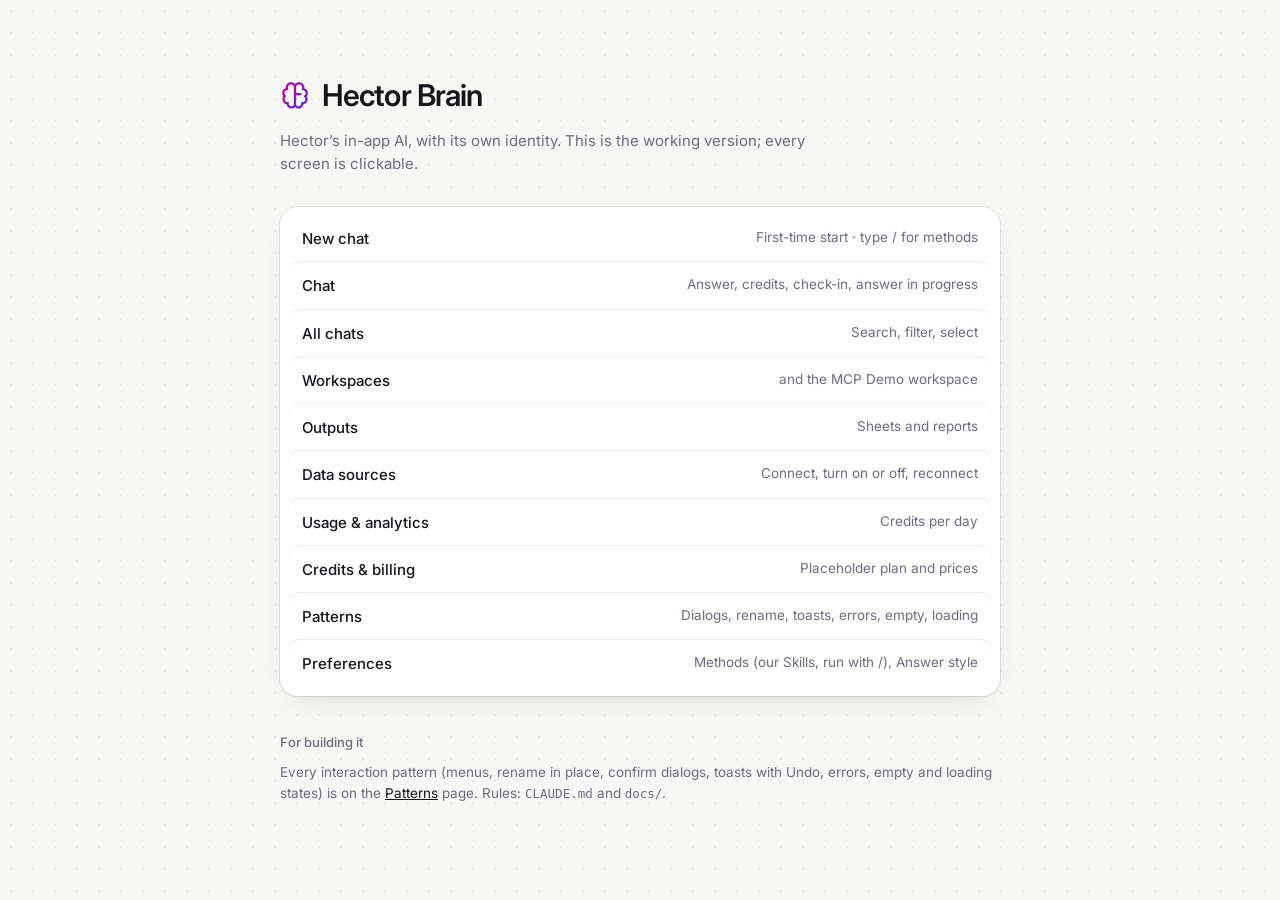
==== index.html @ ce4ab654 "Hector Brain preview v1.0 (click-through prototype, sample data) Co-Authored-By: Claude Opus 5.5 <no" ====
<!doctype html>
<html lang="en">
<head>
<meta charset="utf-8">
<meta name="robots" content="noindex, nofollow">
<meta name="viewport" content="width=device-width, initial-scale=1">
<title>Hector Brain</title>
<link rel="icon" href="assets/favicon-brain.svg">
<link rel="stylesheet" href="https://fonts.googleapis.com/css2?family=Inter:wght@400;500;600&display=swap">
<style>
  :root { --bg: #F7F7F5; --ink: #16151A; --muted: #6E6B7B; --line: rgba(22, 21, 26, .08); color-scheme: light; }
  * { box-sizing: border-box; margin: 0; }
  body { background: var(--bg); background-image: radial-gradient(rgba(22, 21, 26, .065) 1px, transparent 1.2px); background-size: 22px 22px; color: var(--ink); font: 400 15px/1.55 'Inter', sans-serif; padding: 72px 24px; -webkit-font-smoothing: antialiased; }
  .wrap { max-width: 720px; margin: 0 auto; }
  h1 { display: flex; align-items: center; gap: 12px; font-size: 30px; font-weight: 600; letter-spacing: -0.03em; }
  h1 img { width: 30px; height: 30px; }
  .lede { margin-top: 10px; color: var(--muted); max-width: 36em; }
  .card { margin-top: 32px; background: #fff; border-radius: 18px; box-shadow: 0 1px 2px rgba(22, 21, 26, .05), 0 10px 30px -14px rgba(22, 21, 26, .18), 0 0 0 1px var(--line); padding: 8px; }
  a.row { display: flex; justify-content: space-between; gap: 16px; padding: 12px 14px; border-radius: 12px; color: inherit; text-decoration: none; }
  a.row + a.row { box-shadow: 0 -1px 0 var(--line); }
  a.row:hover { background: rgba(22, 21, 26, .045); box-shadow: none; }
  a.row b { font-weight: 500; }
  a.row span { color: var(--muted); font-size: 13.5px; text-align: right; }
  h2 { margin-top: 36px; font-size: 13px; font-weight: 500; color: var(--muted); }
  .note { margin-top: 10px; font-size: 13.5px; color: var(--muted); }
  .note code { font-size: 12.5px; }
</style>
</head>
<body>
<div class="wrap">
  <h1><img src="assets/hector-mind-brain-line.svg" alt="">Hector Brain</h1>
  <p class="lede">Hector’s in-app AI, with its own identity. This is the working version; every screen is clickable.</p>
  <div class="card">
    <a class="row" href="hector-brain/start.html"><b>New chat</b><span>First-time start · type / for methods</span></a>
    <a class="row" href="hector-brain/chat.html"><b>Chat</b><span>Answer, credits, check-in, answer in progress</span></a>
    <a class="row" href="hector-brain/chats.html"><b>All chats</b><span>Search, filter, select</span></a>
    <a class="row" href="hector-brain/workspaces.html"><b>Workspaces</b><span>and the MCP Demo workspace</span></a>
    <a class="row" href="hector-brain/outputs.html"><b>Outputs</b><span>Sheets and reports</span></a>
    <a class="row" href="hector-brain/data-sources.html"><b>Data sources</b><span>Connect, turn on or off, reconnect</span></a>
    <a class="row" href="hector-brain/usage.html"><b>Usage &amp; analytics</b><span>Credits per day</span></a>
    <a class="row" href="hector-brain/billing.html"><b>Credits &amp; billing</b><span>Placeholder plan and prices</span></a>
    <a class="row" href="hector-brain/patterns.html"><b>Patterns</b><span>Dialogs, rename, toasts, errors, empty, loading</span></a>
    <a class="row" href="hector-brain/preferences.html"><b>Preferences</b><span>Methods (our Skills, run with /), Answer style</span></a>
  </div>
  <h2>For building it</h2>
  <p class="note">Every interaction pattern (menus, rename in place, confirm dialogs, toasts with Undo, errors, empty and loading states) is on the <a href="hector-brain/patterns.html" style="color:var(--ink)">Patterns</a> page. Rules: <code>CLAUDE.md</code> and <code>docs/</code>.</p>
</div>
</body>
</html>
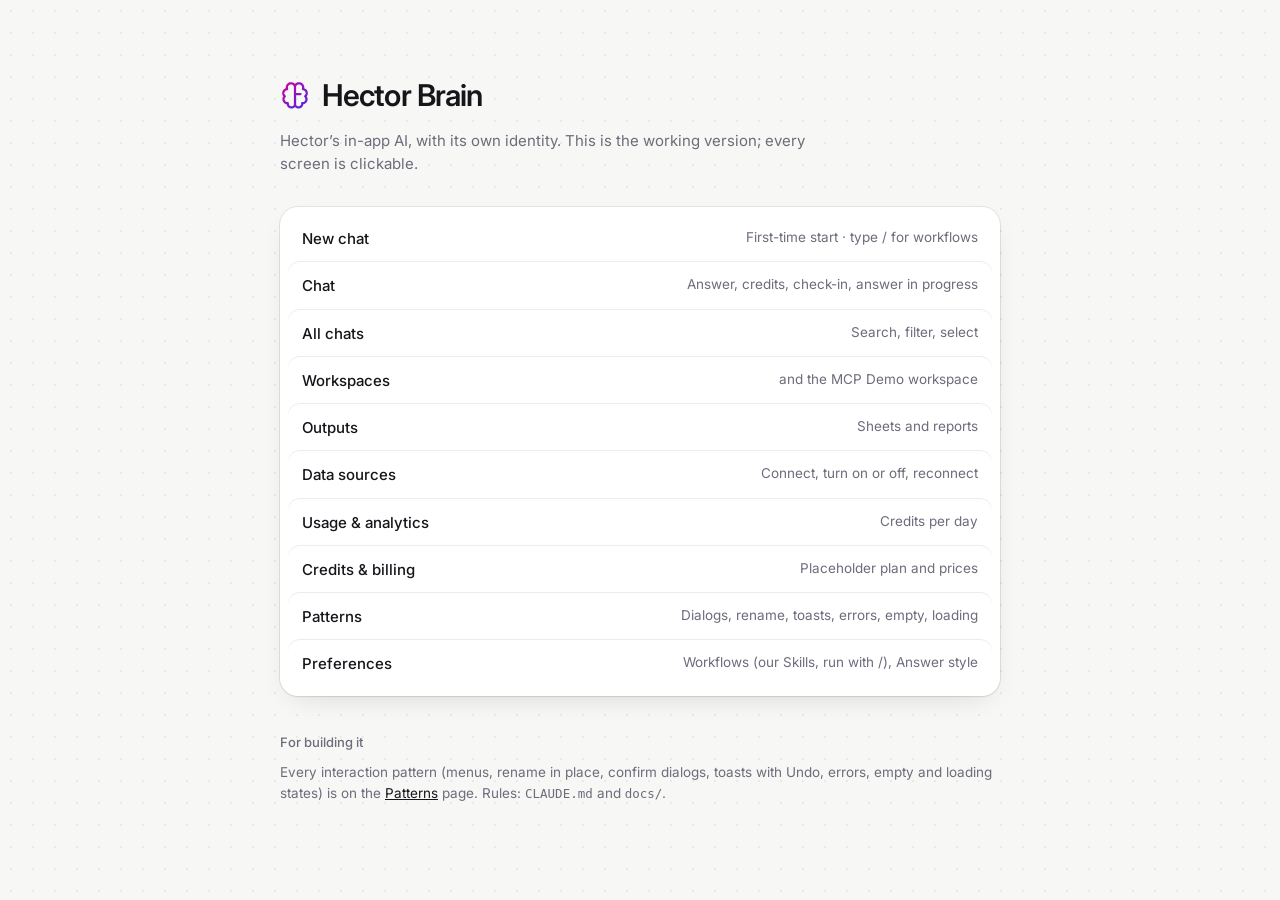
==== commit e79674b2: "Rename Skills to Workflows; remove the other-names hint Co-Authored-By: Claude Opus 5.5 <noreply@ant" ====
--- a/index.html
+++ b/index.html
@@ -31,7 +31,7 @@
   <h1><img src="assets/hector-mind-brain-line.svg" alt="">Hector Brain</h1>
   <p class="lede">Hector’s in-app AI, with its own identity. This is the working version; every screen is clickable.</p>
   <div class="card">
-    <a class="row" href="hector-brain/start.html"><b>New chat</b><span>First-time start · type / for methods</span></a>
+    <a class="row" href="hector-brain/start.html"><b>New chat</b><span>First-time start · type / for workflows</span></a>
     <a class="row" href="hector-brain/chat.html"><b>Chat</b><span>Answer, credits, check-in, answer in progress</span></a>
     <a class="row" href="hector-brain/chats.html"><b>All chats</b><span>Search, filter, select</span></a>
     <a class="row" href="hector-brain/workspaces.html"><b>Workspaces</b><span>and the MCP Demo workspace</span></a>
@@ -40,7 +40,7 @@
     <a class="row" href="hector-brain/usage.html"><b>Usage &amp; analytics</b><span>Credits per day</span></a>
     <a class="row" href="hector-brain/billing.html"><b>Credits &amp; billing</b><span>Placeholder plan and prices</span></a>
     <a class="row" href="hector-brain/patterns.html"><b>Patterns</b><span>Dialogs, rename, toasts, errors, empty, loading</span></a>
-    <a class="row" href="hector-brain/preferences.html"><b>Preferences</b><span>Methods (our Skills, run with /), Answer style</span></a>
+    <a class="row" href="hector-brain/preferences.html"><b>Preferences</b><span>Workflows (our Skills, run with /), Answer style</span></a>
   </div>
   <h2>For building it</h2>
   <p class="note">Every interaction pattern (menus, rename in place, confirm dialogs, toasts with Undo, errors, empty and loading states) is on the <a href="hector-brain/patterns.html" style="color:var(--ink)">Patterns</a> page. Rules: <code>CLAUDE.md</code> and <code>docs/</code>.</p>
